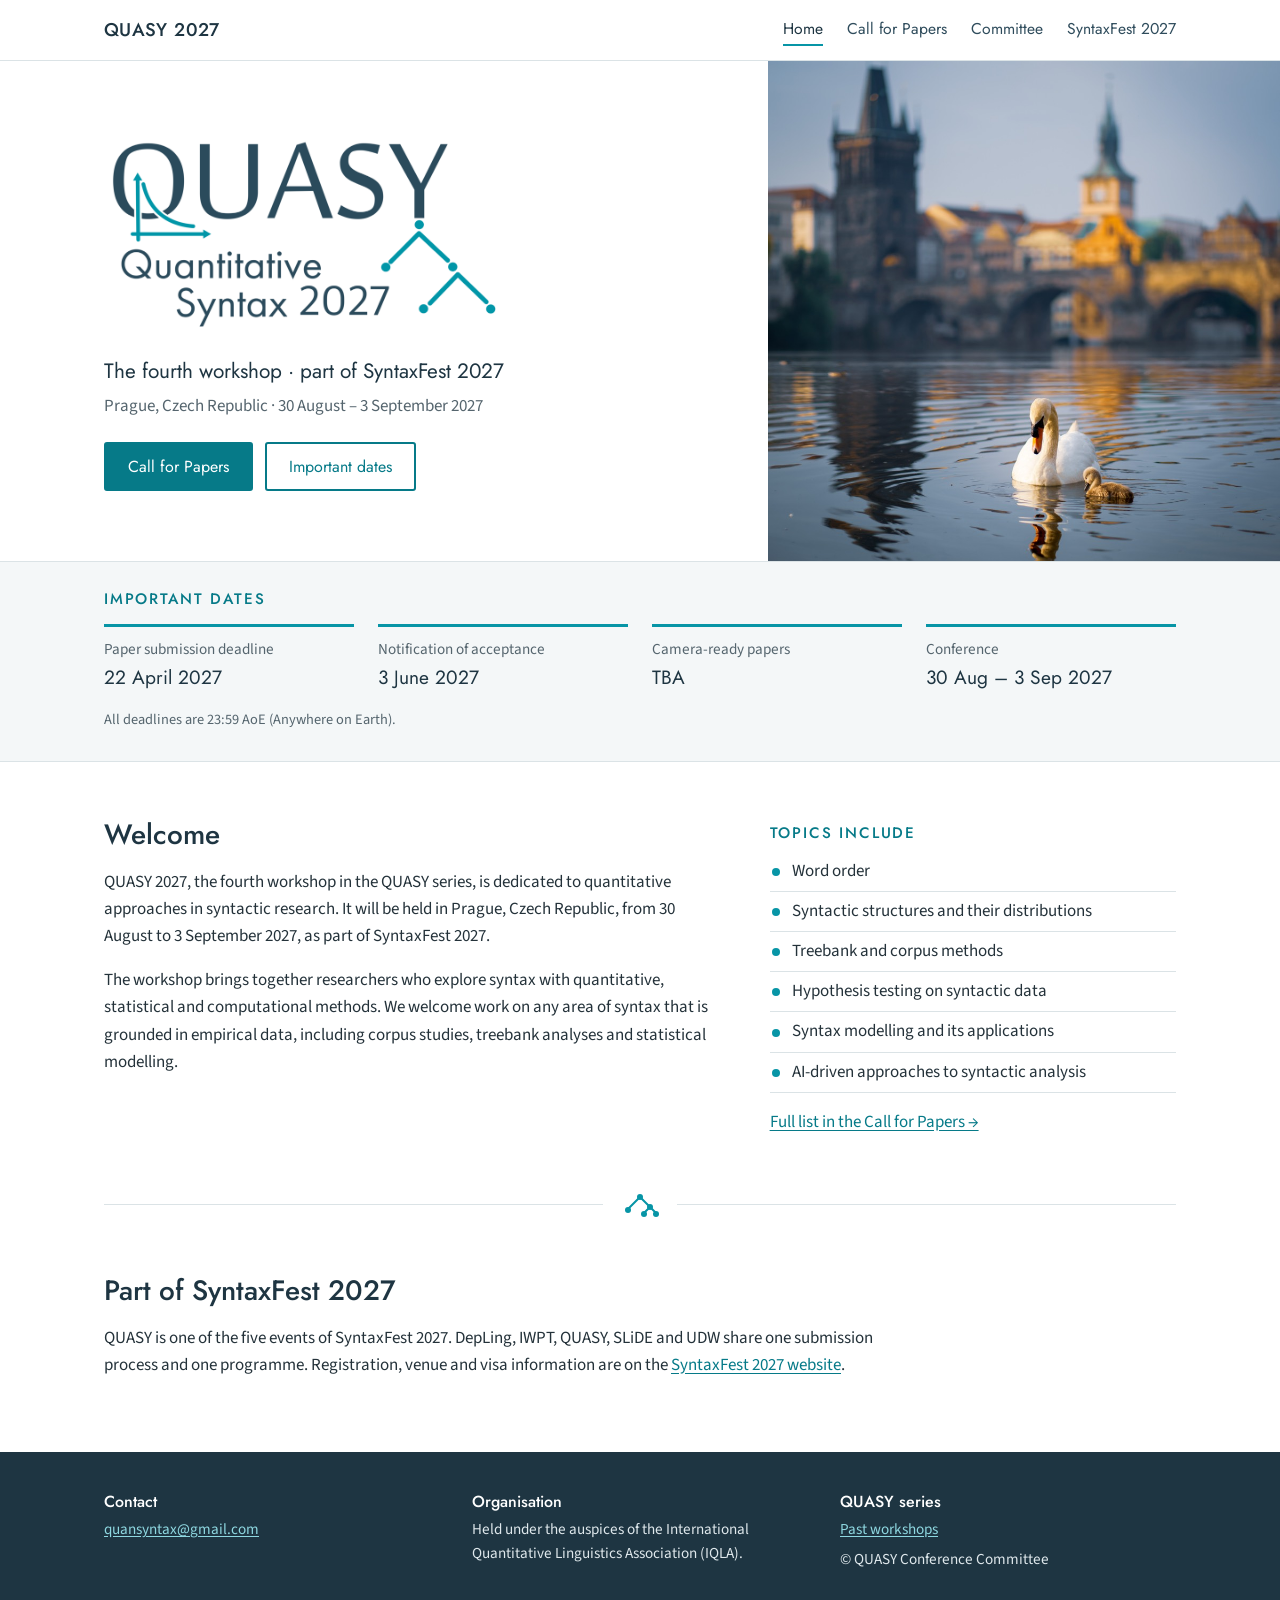
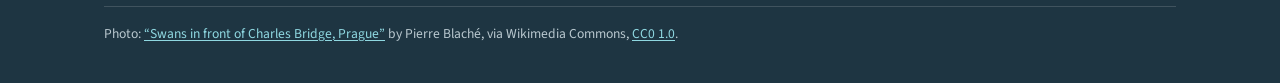
==== index.html @ 12ba5b1e "QUASY 2027 website: home, call for papers, committee Co-Authored-By: Claude Opus 5.5 <noreply@anthro" ====
<!DOCTYPE html>
<html lang="en">
<head>
  <meta charset="utf-8">
  <meta name="viewport" content="width=device-width, initial-scale=1">
  <title>QUASY 2027 – 4th Workshop on Quantitative Syntax</title>
  <meta name="description" content="QUASY 2027, the fourth Workshop on Quantitative Syntax, Prague, 30 August – 3 September 2027, part of SyntaxFest 2027.">
  <link rel="preconnect" href="https://fonts.googleapis.com">
  <link rel="preconnect" href="https://fonts.gstatic.com" crossorigin>
  <link href="https://fonts.googleapis.com/css2?family=Jost:wght@400;500&family=Source+Sans+3:ital,wght@0,400;0,600;1,400&display=swap" rel="stylesheet">
  <link rel="stylesheet" href="css/style.css">
</head>
<body>

<nav class="site-nav" aria-label="Main">
  <div class="wrap">
    <a class="brand" href="index.html">QUASY 2027</a>
    <ul>
      <li><a href="index.html" aria-current="page">Home</a></li>
      <li><a href="cfp.html">Call for Papers</a></li>
      <li><a href="committee.html">Committee</a></li>
      <li><a href="https://syntaxfest.github.io/syntaxfest27/">SyntaxFest 2027</a></li>
    </ul>
  </div>
</nav>

<header class="hero">
  <div class="hero-text">
    <h1 class="visually-hidden">QUASY 2027: 4th Workshop on Quantitative Syntax</h1>
    <img class="hero-logo" src="images/quasy2027_logo_web.png" width="900" height="461"
         alt="QUASY – Quantitative Syntax 2027 logo">
    <p class="hero-kicker">The fourth workshop · part of SyntaxFest 2027</p>
    <p class="hero-meta">Prague, Czech Republic · 30 August – 3 September 2027</p>
    <div class="buttons">
      <a class="btn btn-primary" href="cfp.html">Call for Papers</a>
      <a class="btn btn-secondary" href="#dates">Important dates</a>
    </div>
  </div>
  <figure class="hero-photo">
    <img src="images/photo-swans-1920.jpg"
         srcset="images/photo-swans-960.jpg 960w, images/photo-swans-1920.jpg 1920w"
         sizes="(max-width: 860px) 100vw, 50vw"
         width="1920" height="1920"
         alt="A swan and its cygnet on the Vltava, with the Old Town Bridge Tower and Charles Bridge softly blurred behind them">
  </figure>
</header>

<main>
  <section class="dates" id="dates" aria-labelledby="dates-title">
    <div class="wrap">
      <h2 id="dates-title">Important dates</h2>
      <ol>
        <li><span class="what">Paper submission deadline</span><span class="when">22 April 2027</span></li>
        <li><span class="what">Notification of acceptance</span><span class="when">3 June 2027</span></li>
        <li><span class="what">Camera-ready papers</span><span class="when">TBA</span></li>
        <li><span class="what">Conference</span><span class="when">30 Aug – 3 Sep 2027</span></li>
      </ol>
      <p class="note">All deadlines are 23:59 AoE (Anywhere on Earth).</p>
    </div>
  </section>

  <section class="section welcome" aria-labelledby="welcome-title">
    <div class="wrap">
      <div>
        <h2 id="welcome-title">Welcome</h2>
        <p>QUASY 2027, the fourth workshop in the QUASY series, is dedicated to quantitative approaches in syntactic research. It will be held in Prague, Czech Republic, from 30 August to 3 September 2027, as part of SyntaxFest 2027.</p>
        <p>The workshop brings together researchers who explore syntax with quantitative, statistical and computational methods. We welcome work on any area of syntax that is grounded in empirical data, including corpus studies, treebank analyses and statistical modelling.</p>
      </div>
      <div class="topics">
        <h3>Topics include</h3>
        <ul>
          <li>Word order</li>
          <li>Syntactic structures and their distributions</li>
          <li>Treebank and corpus methods</li>
          <li>Hypothesis testing on syntactic data</li>
          <li>Syntax modelling and its applications</li>
          <li>AI-driven approaches to syntactic analysis</li>
        </ul>
        <a href="cfp.html">Full list in the Call for Papers →</a>
      </div>
    </div>
  </section>

  <div class="tree-rule" aria-hidden="true">
    <svg viewBox="0 0 46 26" fill="none" stroke="currentColor" stroke-width="2" stroke-linecap="round">
      <path d="M23 5 L11 17 M23 5 L33 15 M33 15 L27 21 M33 15 L39 21"/>
      <g fill="currentColor" stroke="none">
        <circle cx="23" cy="5" r="3"/><circle cx="11" cy="18" r="3"/>
        <circle cx="33" cy="15" r="3"/><circle cx="27" cy="22" r="3"/><circle cx="39" cy="22" r="3"/>
      </g>
    </svg>
  </div>

  <section class="section syntaxfest" aria-labelledby="sf-title">
    <div class="wrap">
      <h2 id="sf-title">Part of SyntaxFest 2027</h2>
      <p>QUASY is one of the five events of SyntaxFest 2027. DepLing, IWPT, QUASY, SLiDE and UDW share one submission process and one programme. Registration, venue and visa information are on the <a href="https://syntaxfest.github.io/syntaxfest27/">SyntaxFest 2027 website</a>.</p>
    </div>
  </section>
</main>

<footer class="site-footer">
  <div class="wrap">
    <div class="cols">
      <div>
        <h2>Contact</h2>
        <p><a href="mailto:quansyntax@gmail.com">quansyntax@gmail.com</a></p>
      </div>
      <div>
        <h2>Organisation</h2>
        <p>Held under the auspices of the International Quantitative Linguistics Association (IQLA).</p>
      </div>
      <div>
        <h2>QUASY series</h2>
        <p><a href="https://quansyntax.github.io/quasy/">Past workshops</a></p>
        <p>© QUASY Conference Committee</p>
      </div>
    </div>
    <p class="credit">Photo: <a href="https://commons.wikimedia.org/wiki/File:Swans_in_front_of_Charles_Bridge,_Prague_(50498685441).jpg">“Swans in front of Charles Bridge, Prague”</a> by Pierre Blaché, via Wikimedia Commons, <a href="https://creativecommons.org/publicdomain/zero/1.0/">CC0 1.0</a>.</p>
  </div>
</footer>

</body>
</html>
---- css/style.css ----
/* QUASY 2027 — shared stylesheet
   Colours are defined once here; change them in this block only. */
:root {
  --ink: #1E3542;          /* deep logo slate: headings, footer background */
  --slate: #2f4c5c;        /* logo slate */
  --teal: #0795a6;         /* logo teal: rules, dots, decorative lines */
  --teal-text: #067a88;    /* darker teal for text links and small labels (AA on white) */
  --teal-light: #8fd8e1;   /* links on the dark footer */
  --accent-button: var(--teal-text); /* primary button; try #B4472E (terracotta) */
  --text: #24323a;
  --muted: #55656e;
  --bg: #ffffff;
  --bg-soft: #f4f7f8;
  --line: #dbe3e6;

  --font-head: "Jost", "Futura", "Century Gothic", "Avenir Next", sans-serif;
  --font-body: "Source Sans 3", "Segoe UI", "Helvetica Neue", Arial, sans-serif;
  --wrap: 1120px;
}

*, *::before, *::after { box-sizing: border-box; }

html { scroll-behavior: smooth; }

body {
  margin: 0;
  background: var(--bg);
  color: var(--text);
  font-family: var(--font-body);
  font-size: 1.0625rem;
  line-height: 1.6;
  /* keep the footer at the bottom on short pages */
  min-height: 100vh;
  display: flex;
  flex-direction: column;
}
main { flex: 1 0 auto; }

img { max-width: 100%; display: block; }

a { color: var(--teal-text); text-underline-offset: 0.15em; }
a:hover { color: var(--ink); }

h1, h2, h3 {
  font-family: var(--font-head);
  color: var(--ink);
  font-weight: 500;
  line-height: 1.2;
  margin: 0 0 0.6em;
}

.wrap {
  max-width: var(--wrap);
  margin: 0 auto;
  padding: 0 24px;
}

.visually-hidden {
  position: absolute !important;
  width: 1px; height: 1px;
  overflow: hidden;
  clip: rect(0 0 0 0);
  white-space: nowrap;
}

/* ---------- Navigation ---------- */
.site-nav {
  background: var(--bg);
  border-bottom: 1px solid var(--line);
}
.site-nav .wrap {
  display: flex;
  align-items: center;
  justify-content: space-between;
  gap: 16px;
  min-height: 60px;
}
.site-nav .brand {
  font-family: var(--font-head);
  font-weight: 500;
  font-size: 1.15rem;
  color: var(--ink);
  text-decoration: none;
  letter-spacing: 0.02em;
}
.site-nav ul {
  list-style: none;
  display: flex;
  flex-wrap: wrap;
  gap: 4px 24px;
  margin: 0;
  padding: 0;
}
.site-nav ul a {
  font-family: var(--font-head);
  color: var(--slate);
  text-decoration: none;
  font-size: 0.98rem;
  padding: 4px 0;
  border-bottom: 2px solid transparent;
}
.site-nav ul a:hover,
.site-nav ul a[aria-current="page"] {
  color: var(--ink);
  border-bottom-color: var(--teal);
}

/* ---------- Hero banner ---------- */
.hero {
  background: var(--bg);
  display: grid;
  /* narrower, taller photo column: the square photo shows almost whole,
     so the bridge tower and arches stay in view above the swans */
  grid-template-columns: minmax(0, 1.2fr) minmax(0, 0.8fr);
  height: clamp(380px, 58vh, 500px);
}
.hero-text {
  /* align the text with the .wrap column on wide screens */
  padding: 32px 48px 32px max(24px, calc((100vw - var(--wrap)) / 2 + 24px));
  display: flex;
  flex-direction: column;
  justify-content: center;
}
.hero-logo {
  width: min(400px, 100%);
  height: auto;
  margin-bottom: 20px;
}
.hero-kicker {
  font-family: var(--font-head);
  font-size: 1.3rem;
  color: var(--ink);
  margin: 0 0 4px;
}
.hero-meta {
  color: var(--muted);
  margin: 0 0 22px;
}
.hero-photo {
  margin: 0;
  overflow: hidden;
}
.hero-photo img {
  width: 100%;
  height: 100%;
  object-fit: cover;
  /* favour the top: keep the bridge tower's spire, then the swans below */
  object-position: 50% 15%;
}

.buttons { display: flex; flex-wrap: wrap; gap: 12px; }
.btn {
  display: inline-block;
  font-family: var(--font-head);
  font-size: 1rem;
  padding: 10px 22px;
  border-radius: 3px;
  text-decoration: none;
  border: 2px solid var(--accent-button);
}
.btn-primary { background: var(--accent-button); color: #fff; }
.btn-primary:hover { background: var(--ink); border-color: var(--ink); color: #fff; }
.btn-secondary { color: var(--teal-text); border-color: var(--teal-text); background: transparent; }
.btn-secondary:hover { color: var(--ink); border-color: var(--ink); }

/* ---------- Important dates ---------- */
.dates {
  background: var(--bg-soft);
  border-top: 1px solid var(--line);
  border-bottom: 1px solid var(--line);
  padding: 28px 0 30px;
}
.dates h2 {
  font-size: 0.95rem;
  text-transform: uppercase;
  letter-spacing: 0.12em;
  color: var(--teal-text);
  margin-bottom: 16px;
}
.dates ol {
  list-style: none;
  margin: 0;
  padding: 0;
  display: grid;
  grid-template-columns: repeat(4, minmax(0, 1fr));
  gap: 24px;
}
.dates li {
  border-top: 3px solid var(--teal);
  padding-top: 10px;
}
.dates .what {
  display: block;
  font-size: 0.95rem;
  color: var(--muted);
}
.dates .when {
  display: block;
  font-family: var(--font-head);
  font-size: 1.2rem;
  color: var(--ink);
}
.dates .note {
  margin: 16px 0 0;
  font-size: 0.9rem;
  color: var(--muted);
}

/* ---------- Content sections ---------- */
.section { padding: 56px 0; }
.section h2 { font-size: 1.75rem; }

.welcome .wrap {
  display: grid;
  grid-template-columns: minmax(0, 3fr) minmax(0, 2fr);
  gap: 56px;
}
.welcome p { margin: 0 0 1em; }

.topics h3 {
  font-size: 0.95rem;
  text-transform: uppercase;
  letter-spacing: 0.12em;
  color: var(--teal-text);
  margin-top: 6px;
}
.topics ul {
  list-style: none;
  margin: 0 0 16px;
  padding: 0;
}
.topics li {
  position: relative;
  padding: 6px 0 6px 22px;
  border-bottom: 1px solid var(--line);
}
.topics li::before {         /* a tree node */
  content: "";
  position: absolute;
  left: 2px;
  top: 0.95em;
  width: 8px;
  height: 8px;
  border-radius: 50%;
  background: var(--teal);
}

/* Small dependency-tree ornament used as a section divider */
.tree-rule {
  display: flex;
  align-items: center;
  gap: 14px;
  width: 100%;
  max-width: var(--wrap);
  margin: 0 auto;
  padding: 0 24px;
  color: var(--teal);
}
.tree-rule::before,
.tree-rule::after {
  content: "";
  flex: 1;
  height: 1px;
  background: var(--line);
}
.tree-rule svg { width: 46px; height: 26px; flex: none; }

.syntaxfest p { max-width: 46em; }

/* ---------- Inner pages (CFP, Committee) ---------- */
.page-head {
  padding: 44px 0 28px;
}
.page-head .kicker {
  font-family: var(--font-head);
  font-size: 0.95rem;
  text-transform: uppercase;
  letter-spacing: 0.12em;
  color: var(--teal-text);
  margin: 0 0 8px;
}
.page-head h1 { font-size: 2.4rem; margin-bottom: 10px; }
.page-head .lead { color: var(--muted); max-width: 40em; margin: 0; }

.prose { max-width: 46em; }
.prose h2 { font-size: 1.5rem; margin-top: 1.8em; }
.prose h2:first-child { margin-top: 0; }
.prose p, .prose ul { margin: 0 0 1em; }
.prose ul { padding-left: 1.2em; }
.prose li { margin-bottom: 0.3em; }
.prose li::marker { color: var(--teal); }

/* "To be announced" placeholder */
.tba {
  display: inline-block;
  font-family: var(--font-head);
  color: var(--slate);
  background: var(--bg-soft);
  border-left: 3px solid var(--teal);
  padding: 6px 14px;
}

/* Two committee groups side by side */
.committee-groups {
  display: grid;
  grid-template-columns: repeat(2, minmax(0, 1fr));
  gap: 40px;
}
.committee-groups h2 { font-size: 1.5rem; }

/* ---------- Footer ---------- */
.site-footer {
  background: var(--ink);
  color: #dfe8ec;
  padding: 40px 0 32px;
  font-size: 0.95rem;
}
.site-footer a { color: var(--teal-light); }
.site-footer a:hover { color: #fff; }
.site-footer .cols {
  display: grid;
  grid-template-columns: repeat(3, minmax(0, 1fr));
  gap: 32px;
}
.site-footer h2 {
  color: #fff;
  font-size: 1rem;
  margin-bottom: 6px;
}
.site-footer p { margin: 0 0 6px; }
.site-footer .credit {
  margin-top: 28px;
  padding-top: 16px;
  border-top: 1px solid rgba(255, 255, 255, 0.15);
  font-size: 0.85rem;
  color: #b9c8cf;
}

/* ---------- Narrow screens ---------- */
@media (max-width: 860px) {
  .hero {
    grid-template-columns: 1fr;
    height: auto;
  }
  .hero-text { padding: 20px 24px 18px; }
  .hero-logo { width: min(240px, 70%); margin-bottom: 12px; }
  .hero-photo { aspect-ratio: 4 / 3; }
  .hero-photo img { object-position: 50% 40%; }

  .dates ol { grid-template-columns: repeat(2, minmax(0, 1fr)); gap: 18px 20px; }
  .welcome .wrap { grid-template-columns: 1fr; gap: 24px; }
  .committee-groups { grid-template-columns: 1fr; gap: 28px; }
  .page-head { padding: 32px 0 20px; }
  .page-head h1 { font-size: 2rem; }
  .site-footer .cols { grid-template-columns: 1fr; gap: 20px; }
}

@media (max-width: 520px) {
  .site-nav .wrap { flex-direction: column; align-items: flex-start; gap: 2px; padding-top: 10px; padding-bottom: 8px; }
  .site-nav ul { gap: 2px 18px; }
  .hero-kicker { font-size: 1.15rem; }
  .hero-meta { margin-bottom: 16px; }
  .btn { padding: 9px 18px; }
  .dates .when { font-size: 1.05rem; }
  .section { padding: 40px 0; }
}
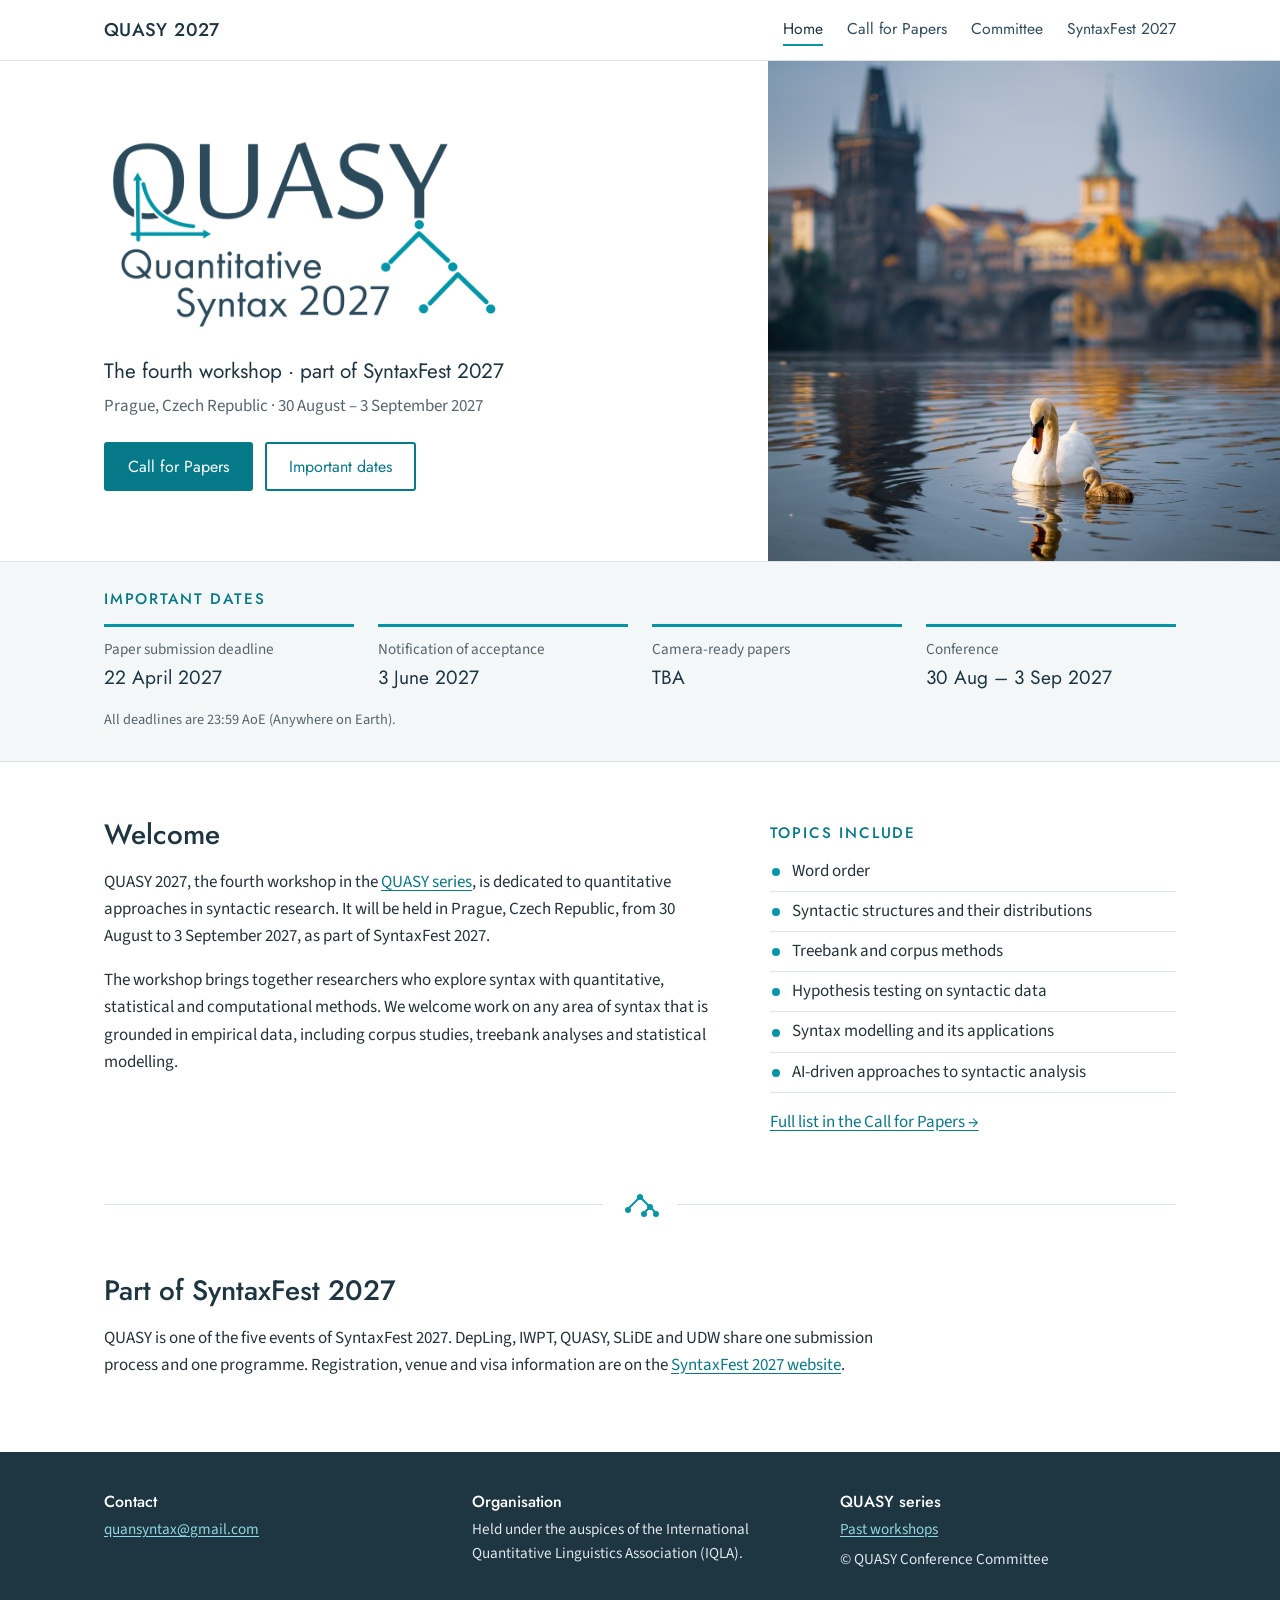
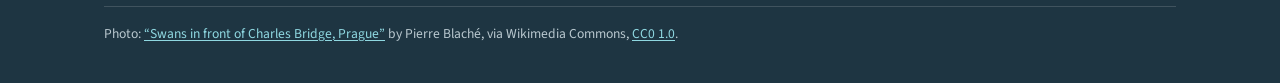
==== commit 4b3bae4e: "Link the QUASY series page from the welcome text Co-Authored-By: Claude Opus 5.5 <noreply@anthropic." ====
--- a/index.html
+++ b/index.html
@@ -63,7 +63,7 @@
     <div class="wrap">
       <div>
         <h2 id="welcome-title">Welcome</h2>
-        <p>QUASY 2027, the fourth workshop in the QUASY series, is dedicated to quantitative approaches in syntactic research. It will be held in Prague, Czech Republic, from 30 August to 3 September 2027, as part of SyntaxFest 2027.</p>
+        <p>QUASY 2027, the fourth workshop in the <a href="https://quansyntax.github.io/quasy/">QUASY series</a>, is dedicated to quantitative approaches in syntactic research. It will be held in Prague, Czech Republic, from 30 August to 3 September 2027, as part of SyntaxFest 2027.</p>
         <p>The workshop brings together researchers who explore syntax with quantitative, statistical and computational methods. We welcome work on any area of syntax that is grounded in empirical data, including corpus studies, treebank analyses and statistical modelling.</p>
       </div>
       <div class="topics">
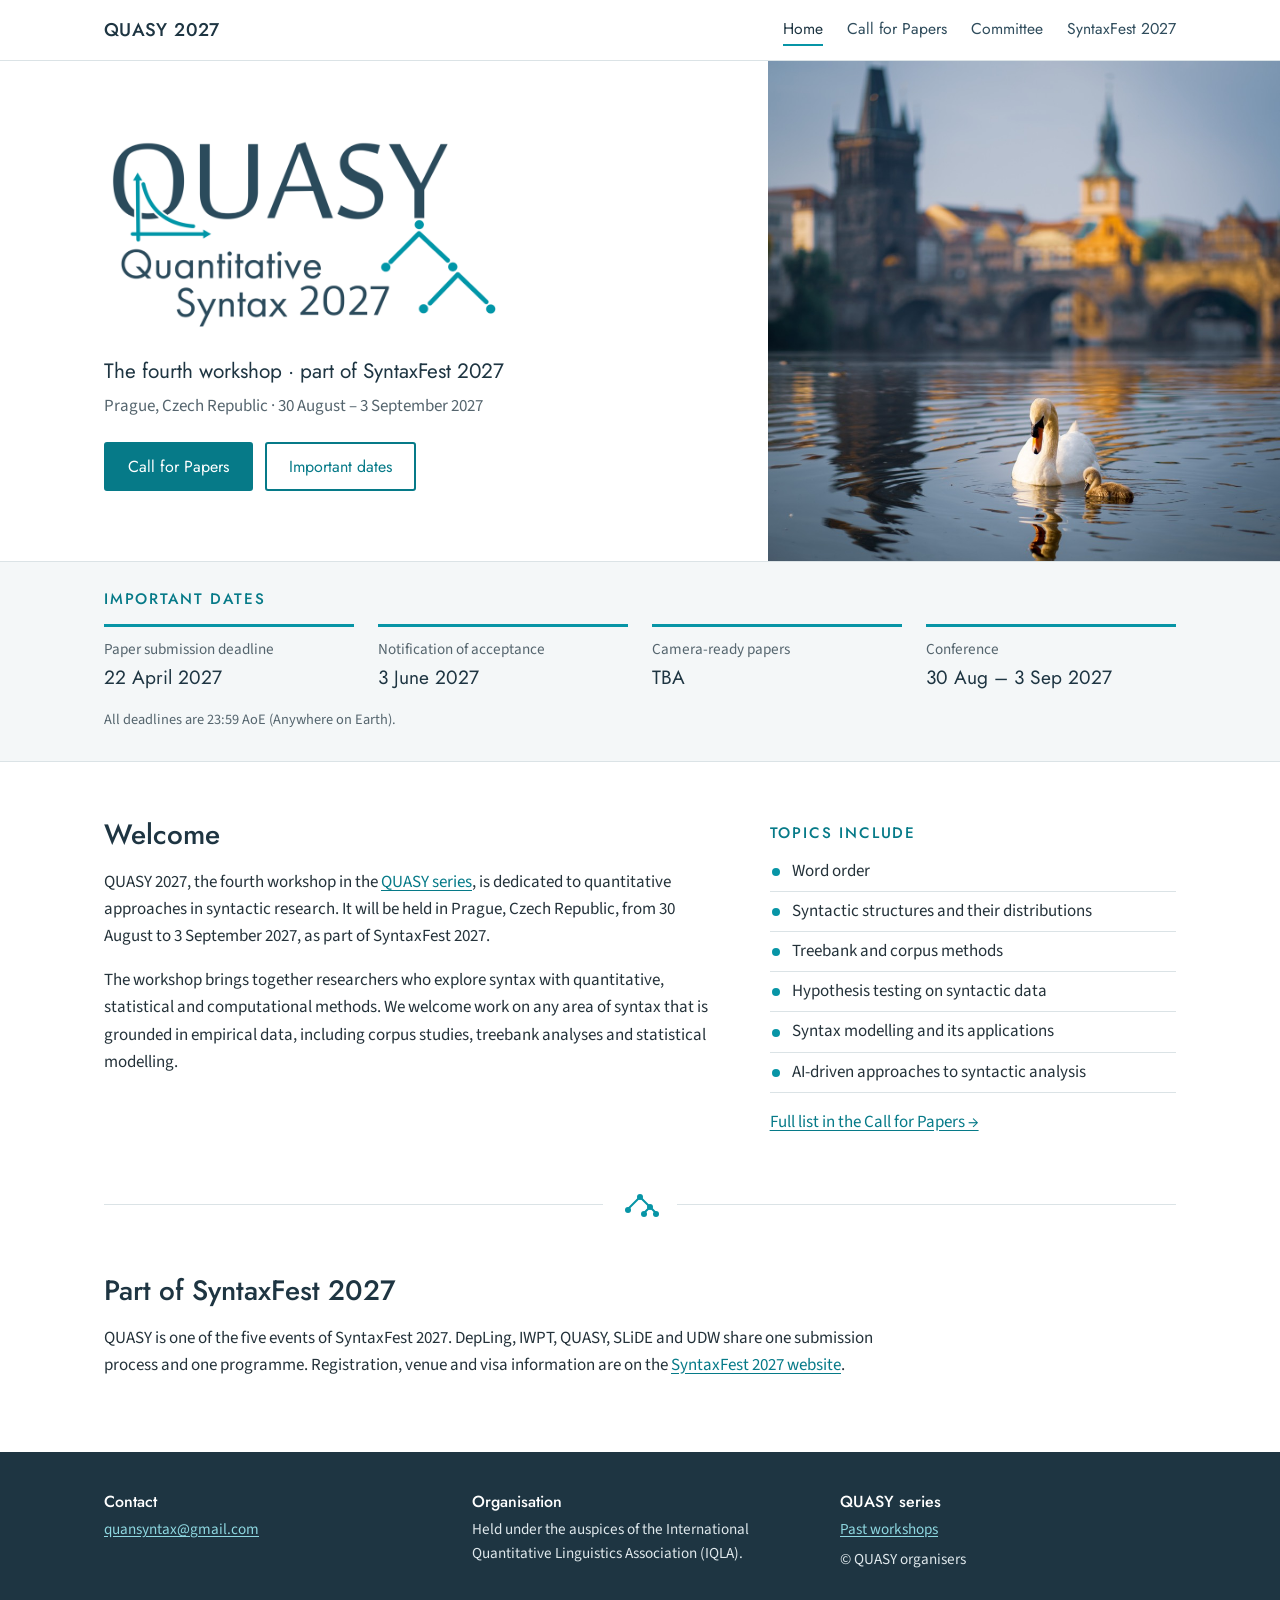
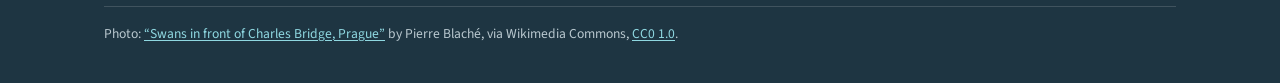
==== commit 9b092783: "Add chairs, favicon, link previews and README - Committee page: list the workshop chairs - Favicon (" ====
--- a/index.html
+++ b/index.html
@@ -9,6 +9,20 @@
   <link rel="preconnect" href="https://fonts.gstatic.com" crossorigin>
   <link href="https://fonts.googleapis.com/css2?family=Jost:wght@400;500&family=Source+Sans+3:ital,wght@0,400;0,600;1,400&display=swap" rel="stylesheet">
   <link rel="stylesheet" href="css/style.css">
+  <link rel="icon" href="images/favicon.svg" type="image/svg+xml">
+  <link rel="icon" href="images/favicon-32.png" sizes="32x32" type="image/png">
+  <link rel="apple-touch-icon" href="images/apple-touch-icon.png">
+  <!-- Link previews (email, chat, social media) -->
+  <meta property="og:type" content="website">
+  <meta property="og:site_name" content="QUASY 2027">
+  <meta property="og:title" content="QUASY 2027 – 4th Workshop on Quantitative Syntax">
+  <meta property="og:description" content="Prague, 30 August – 3 September 2027, part of SyntaxFest 2027. Paper submission deadline: 22 April 2027.">
+  <meta property="og:url" content="https://quansyntax.github.io/quasy2027/">
+  <meta property="og:image" content="https://quansyntax.github.io/quasy2027/images/og-image.jpg">
+  <meta property="og:image:width" content="1200">
+  <meta property="og:image:height" content="630">
+  <meta property="og:image:alt" content="A swan and its cygnet on the Vltava in front of Charles Bridge, Prague">
+  <meta name="twitter:card" content="summary_large_image">
 </head>
 <body>
 
@@ -113,7 +127,7 @@
       <div>
         <h2>QUASY series</h2>
         <p><a href="https://quansyntax.github.io/quasy/">Past workshops</a></p>
-        <p>© QUASY Conference Committee</p>
+        <p>© QUASY organisers</p>
       </div>
     </div>
     <p class="credit">Photo: <a href="https://commons.wikimedia.org/wiki/File:Swans_in_front_of_Charles_Bridge,_Prague_(50498685441).jpg">“Swans in front of Charles Bridge, Prague”</a> by Pierre Blaché, via Wikimedia Commons, <a href="https://creativecommons.org/publicdomain/zero/1.0/">CC0 1.0</a>.</p>
--- a/css/style.css
+++ b/css/style.css
@@ -308,6 +308,21 @@
 }
 .committee-groups h2 { font-size: 1.5rem; }
 
+/* People lists (chairs, committees) */
+.people { list-style: none; margin: 0; padding: 0; }
+.people li {
+  padding: 10px 0;
+  border-bottom: 1px solid var(--line);
+}
+.people li:first-child { border-top: 1px solid var(--line); }
+.people .name {
+  display: block;
+  font-family: var(--font-head);
+  font-size: 1.15rem;
+  color: var(--ink);
+}
+.people .affil { display: block; color: var(--muted); }
+
 /* ---------- Footer ---------- */
 .site-footer {
   background: var(--ink);
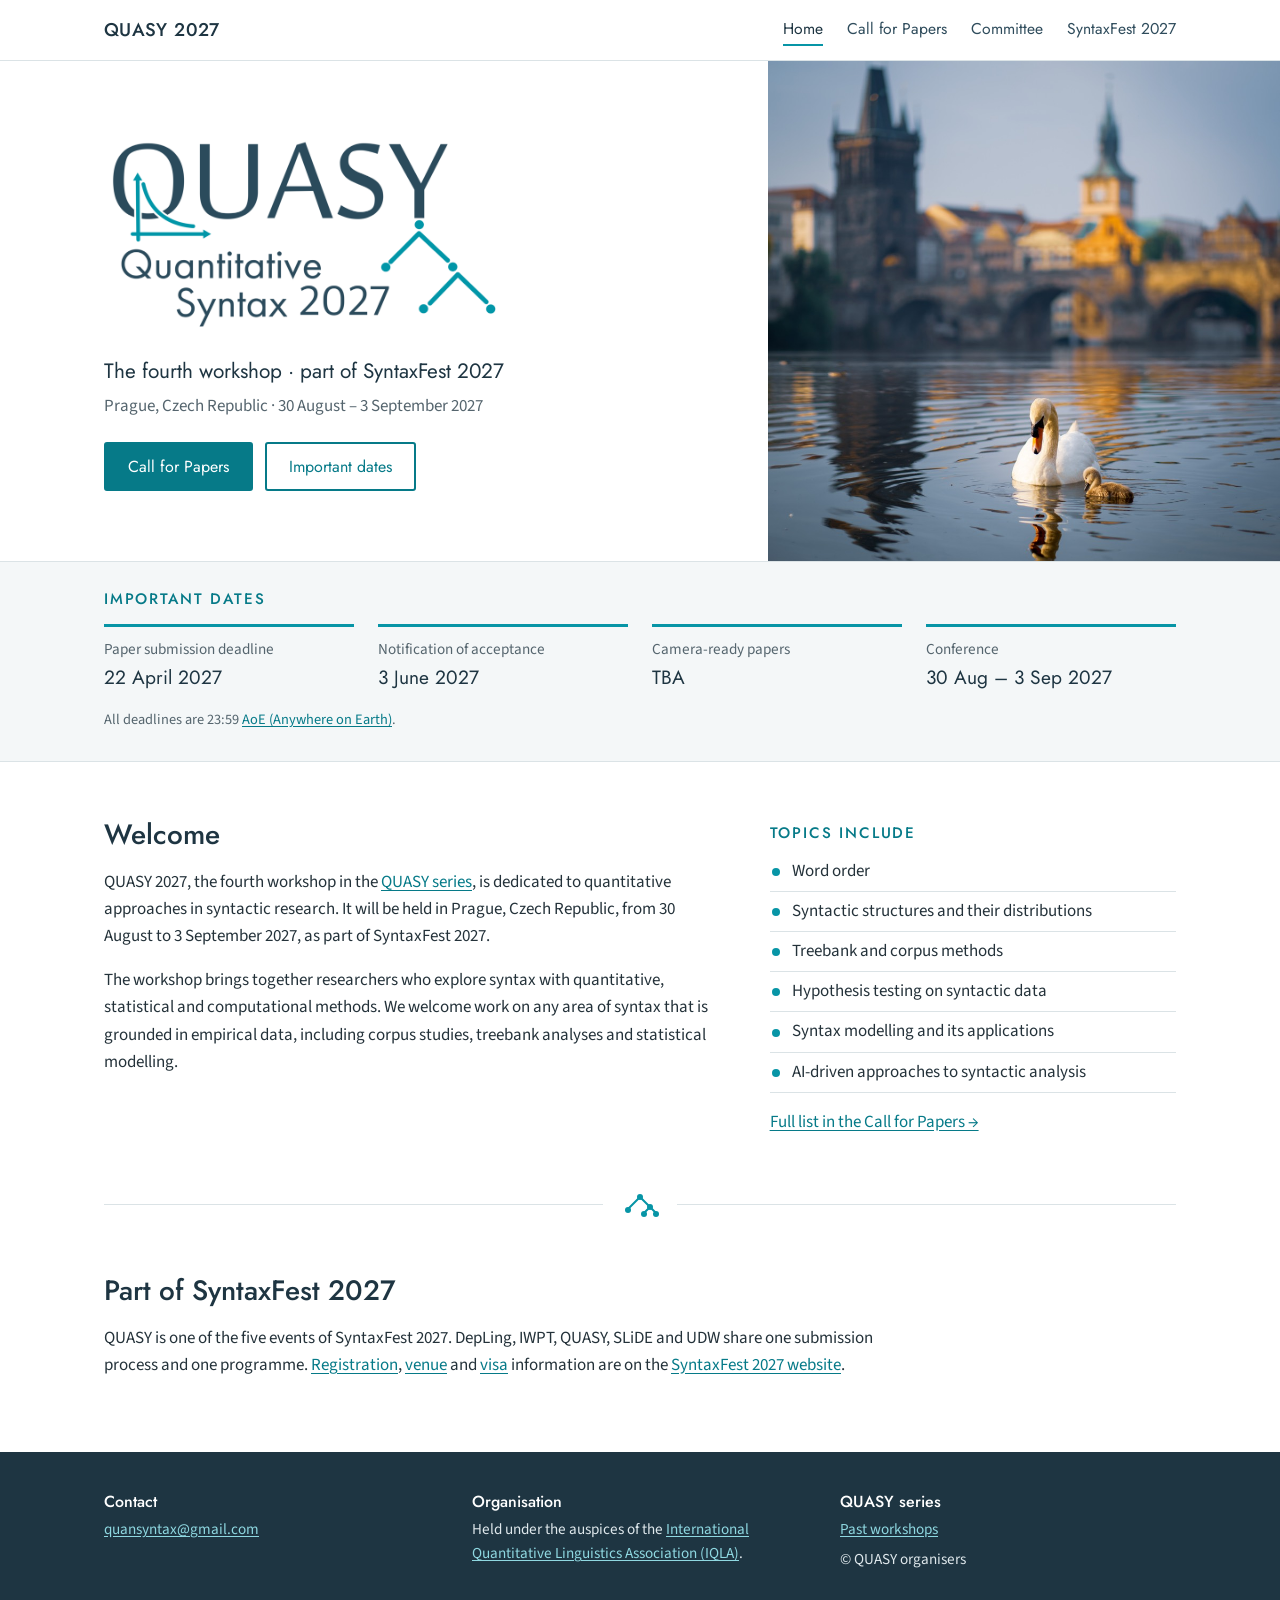
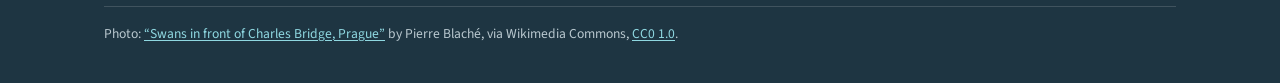
==== commit 3f9ad020: "Link AoE, IQLA and SyntaxFest registration, venue, visa and calls pages Co-Authored-By: Claude Opus " ====
--- a/index.html
+++ b/index.html
@@ -69,7 +69,7 @@
         <li><span class="what">Camera-ready papers</span><span class="when">TBA</span></li>
         <li><span class="what">Conference</span><span class="when">30 Aug – 3 Sep 2027</span></li>
       </ol>
-      <p class="note">All deadlines are 23:59 AoE (Anywhere on Earth).</p>
+      <p class="note">All deadlines are 23:59 <a href="https://www.timeanddate.com/time/zones/aoe">AoE (Anywhere on Earth)</a>.</p>
     </div>
   </section>
 
@@ -108,7 +108,7 @@
   <section class="section syntaxfest" aria-labelledby="sf-title">
     <div class="wrap">
       <h2 id="sf-title">Part of SyntaxFest 2027</h2>
-      <p>QUASY is one of the five events of SyntaxFest 2027. DepLing, IWPT, QUASY, SLiDE and UDW share one submission process and one programme. Registration, venue and visa information are on the <a href="https://syntaxfest.github.io/syntaxfest27/">SyntaxFest 2027 website</a>.</p>
+      <p>QUASY is one of the five events of SyntaxFest 2027. DepLing, IWPT, QUASY, SLiDE and UDW share one submission process and one programme. <a href="https://syntaxfest.github.io/syntaxfest27/registration.html">Registration</a>, <a href="https://syntaxfest.github.io/syntaxfest27/venue.html">venue</a> and <a href="https://syntaxfest.github.io/syntaxfest27/visa.html">visa</a> information are on the <a href="https://syntaxfest.github.io/syntaxfest27/">SyntaxFest 2027 website</a>.</p>
     </div>
   </section>
 </main>
@@ -122,7 +122,7 @@
       </div>
       <div>
         <h2>Organisation</h2>
-        <p>Held under the auspices of the International Quantitative Linguistics Association (IQLA).</p>
+        <p>Held under the auspices of the <a href="https://iqla.org/">International Quantitative Linguistics Association (IQLA)</a>.</p>
       </div>
       <div>
         <h2>QUASY series</h2>
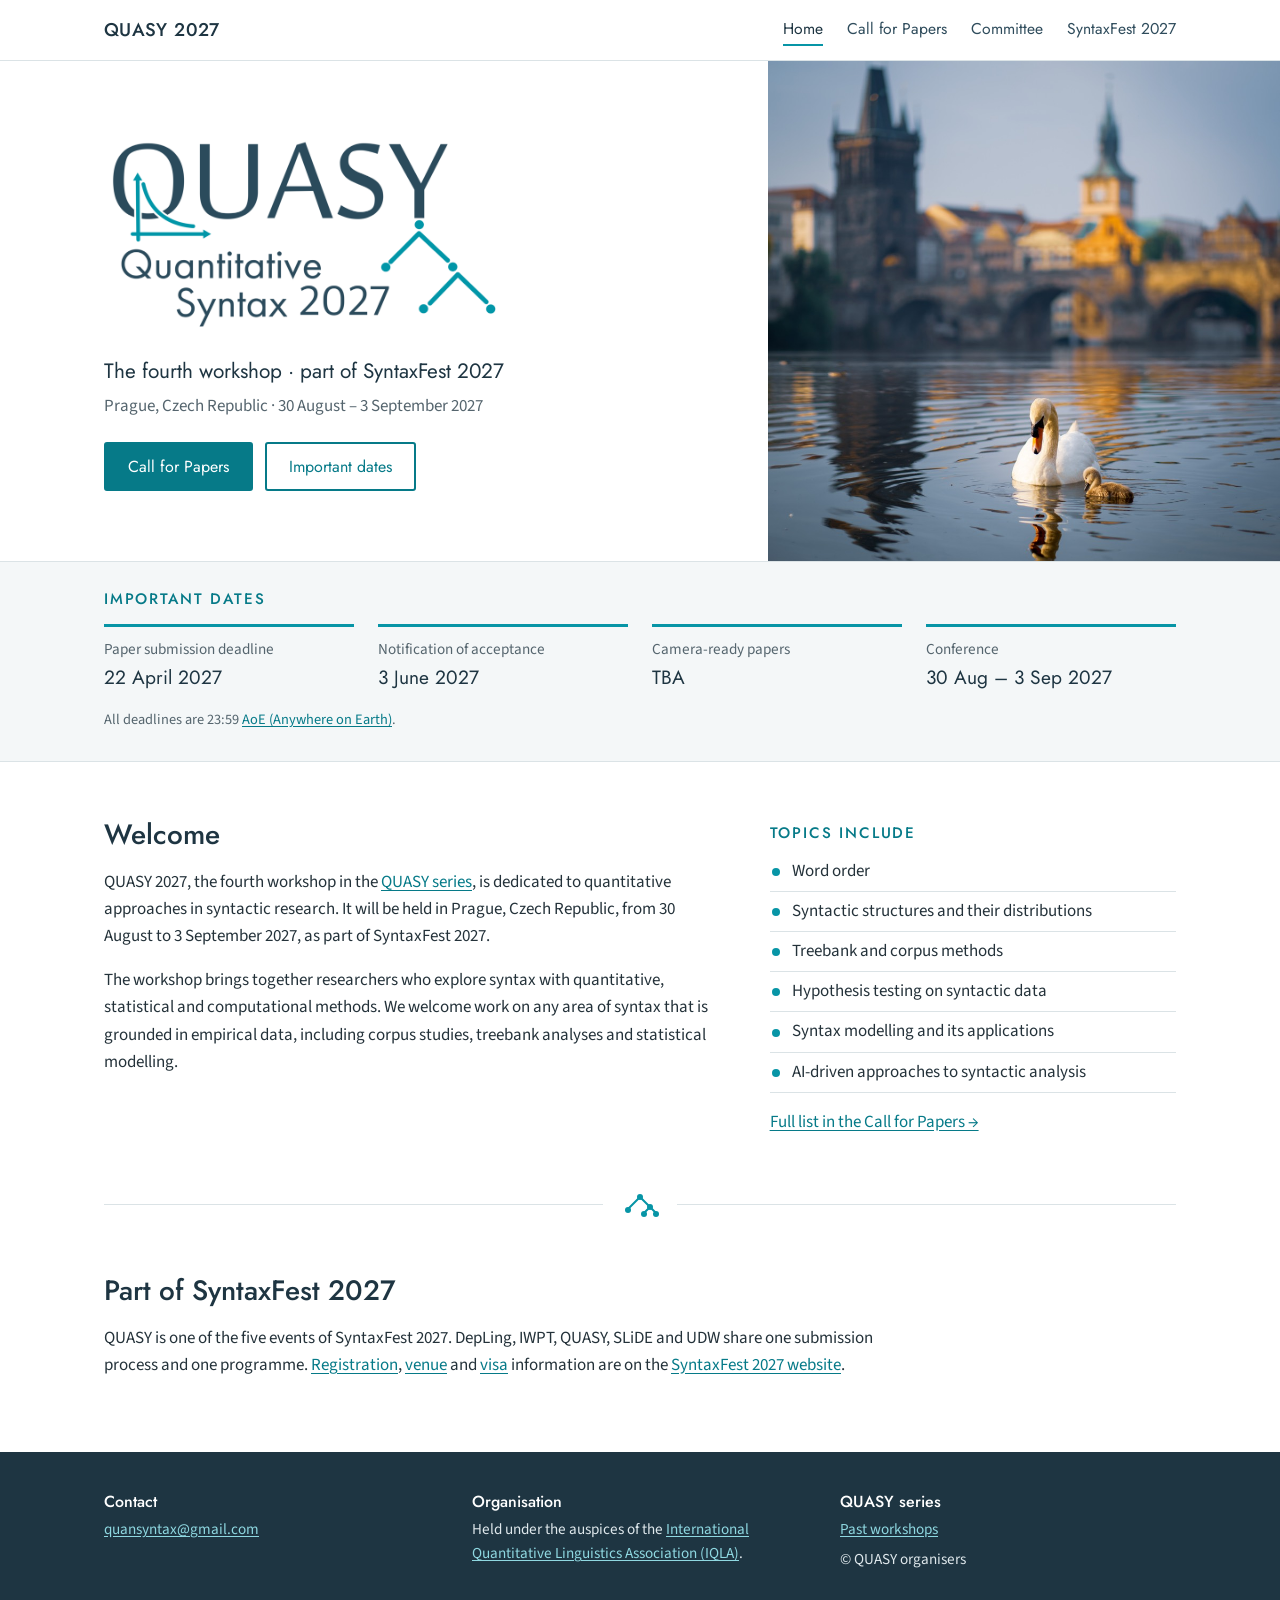
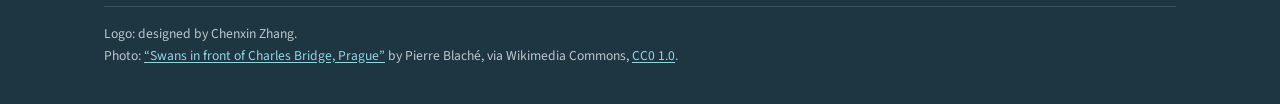
==== commit 49a53703: "Credit Chenxin Zhang for the logo design Co-Authored-By: Claude Opus 5.5 <noreply@anthropic.com> Cla" ====
--- a/index.html
+++ b/index.html
@@ -130,7 +130,8 @@
         <p>© QUASY organisers</p>
       </div>
     </div>
-    <p class="credit">Photo: <a href="https://commons.wikimedia.org/wiki/File:Swans_in_front_of_Charles_Bridge,_Prague_(50498685441).jpg">“Swans in front of Charles Bridge, Prague”</a> by Pierre Blaché, via Wikimedia Commons, <a href="https://creativecommons.org/publicdomain/zero/1.0/">CC0 1.0</a>.</p>
+    <p class="credit">Logo: designed by Chenxin Zhang.<br>
+      Photo: <a href="https://commons.wikimedia.org/wiki/File:Swans_in_front_of_Charles_Bridge,_Prague_(50498685441).jpg">“Swans in front of Charles Bridge, Prague”</a> by Pierre Blaché, via Wikimedia Commons, <a href="https://creativecommons.org/publicdomain/zero/1.0/">CC0 1.0</a>.</p>
   </div>
 </footer>
 
